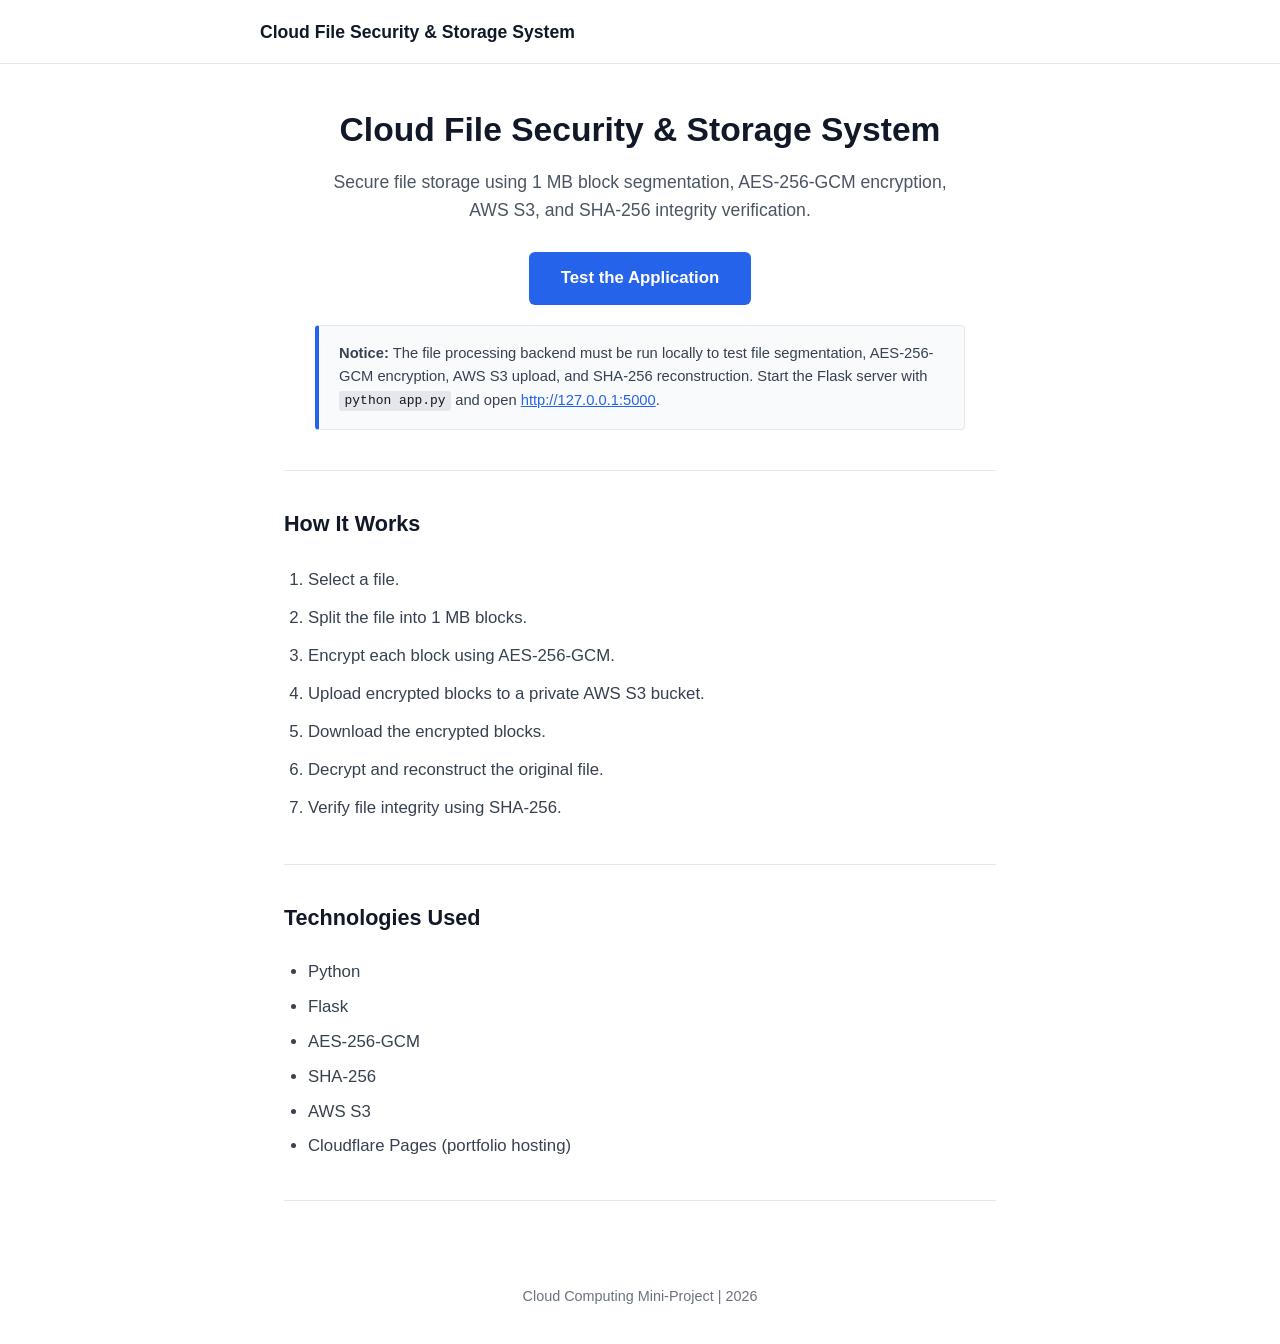
==== portfolio/index.html @ 2354a091 "feat: Cloud File Security & Storage System with AES-256-GCM, AWS S3, and portfolio" ====
<!DOCTYPE html>
<html lang="en">
<head>
    <meta charset="UTF-8">
    <meta name="viewport" content="width=device-width, initial-scale=1.0">
    <title>Cloud File Security & Storage System</title>
    <link rel="stylesheet" href="style.css">
</head>
<body>
    <!-- 1. Header -->
    <header class="site-header">
        <div class="header-container">
            <span class="project-title">Cloud File Security & Storage System</span>
        </div>
    </header>

    <!-- Main Content Container -->
    <main class="main-content">
        <!-- 2. Main Section -->
        <section class="intro-section">
            <h1 class="main-heading">Cloud File Security & Storage System</h1>
            <p class="project-description">
                Secure file storage using 1 MB block segmentation, AES-256-GCM encryption, AWS S3, and SHA-256 integrity verification.
            </p>

            <div class="cta-wrapper">
                <a id="btnTestApp" href="/" class="btn-primary">Test the Application</a>
                <div id="backendNotice" class="backend-notice" style="display: none;">
                    <p><strong>Notice:</strong> The file processing backend must be run locally to test file segmentation, AES-256-GCM encryption, AWS S3 upload, and SHA-256 reconstruction. Start the Flask server with <code>python app.py</code> and open <a href="http://127.0.0.1:5000" target="_blank" rel="noopener noreferrer">http://127.0.0.1:5000</a>.</p>
                </div>
            </div>
        </section>

        <!-- 3. Procedure Section -->
        <section class="content-section">
            <h2 class="section-title">How It Works</h2>
            <ol class="procedure-list">
                <li>Select a file.</li>
                <li>Split the file into 1 MB blocks.</li>
                <li>Encrypt each block using AES-256-GCM.</li>
                <li>Upload encrypted blocks to a private AWS S3 bucket.</li>
                <li>Download the encrypted blocks.</li>
                <li>Decrypt and reconstruct the original file.</li>
                <li>Verify file integrity using SHA-256.</li>
            </ol>
        </section>

        <!-- 4. Technologies Section -->
        <section class="content-section">
            <h2 class="section-title">Technologies Used</h2>
            <ul class="tech-list">
                <li>Python</li>
                <li>Flask</li>
                <li>AES-256-GCM</li>
                <li>SHA-256</li>
                <li>AWS S3</li>
                <li>Cloudflare Pages (portfolio hosting)</li>
            </ul>
        </section>
    </main>

    <!-- 5. Footer -->
    <footer class="site-footer">
        <p>Cloud Computing Mini-Project | 2026</p>
    </footer>

    <script src="script.js"></script>
</body>
</html>
---- portfolio/style.css ----
/* ==========================================================================
   Cloud File Security & Storage System - Portfolio
   College Cloud Computing Mini-Project (Clean & Professional)
   ========================================================================== */

* {
    box-sizing: border-box;
    margin: 0;
    padding: 0;
}

body {
    font-family: -apple-system, BlinkMacSystemFont, "Segoe UI", Roboto, "Helvetica Neue", Arial, sans-serif;
    background-color: #ffffff;
    color: #1f2937;
    line-height: 1.6;
    -webkit-font-smoothing: antialiased;
}

/* 1. Header */
.site-header {
    background-color: #ffffff;
    border-bottom: 1px solid #e5e7eb;
    padding: 1.1rem 1.5rem;
}

.header-container {
    max-width: 760px;
    margin: 0 auto;
}

.project-title {
    font-size: 1.1rem;
    font-weight: 600;
    color: #111827;
}

/* Main Container */
.main-content {
    max-width: 760px;
    margin: 0 auto;
    padding: 2.75rem 1.5rem 3rem;
}

/* 2. Main Section */
.intro-section {
    text-align: center;
    padding-bottom: 2.5rem;
    border-bottom: 1px solid #e5e7eb;
}

.main-heading {
    font-size: 2.1rem;
    font-weight: 700;
    color: #111827;
    line-height: 1.3;
    margin-bottom: 1rem;
}

.project-description {
    font-size: 1.1rem;
    color: #4b5563;
    max-width: 650px;
    margin: 0 auto 1.75rem;
}

.cta-wrapper {
    display: flex;
    flex-direction: column;
    align-items: center;
    gap: 1.25rem;
}

.btn-primary {
    display: inline-block;
    background-color: #2563eb;
    color: #ffffff;
    font-size: 1.05rem;
    font-weight: 600;
    padding: 0.8rem 2rem;
    border-radius: 6px;
    text-decoration: none;
    transition: background-color 0.15s ease-in-out;
    border: none;
    cursor: pointer;
}

.btn-primary:hover {
    background-color: #1d4ed8;
}

.btn-primary:active {
    background-color: #1e40af;
}

.backend-notice {
    max-width: 650px;
    text-align: left;
    background-color: #f9fafb;
    border: 1px solid #e5e7eb;
    border-left: 4px solid #2563eb;
    padding: 1rem 1.25rem;
    border-radius: 4px;
    font-size: 0.92rem;
    color: #374151;
    transition: background-color 0.3s ease;
}

.backend-notice.highlight {
    background-color: #eff6ff;
}

.backend-notice code {
    background-color: #e5e7eb;
    color: #111827;
    padding: 0.15rem 0.35rem;
    border-radius: 3px;
    font-size: 0.88em;
    font-family: SFMono-Regular, Menlo, Monaco, Consolas, monospace;
}

.backend-notice a {
    color: #2563eb;
    text-decoration: underline;
}

.backend-notice a:hover {
    color: #1d4ed8;
}

/* 3. Content Sections */
.content-section {
    padding: 2.25rem 0;
    border-bottom: 1px solid #e5e7eb;
}

.section-title {
    font-size: 1.35rem;
    font-weight: 600;
    color: #111827;
    margin-bottom: 1.25rem;
}

/* Procedure List */
.procedure-list {
    padding-left: 1.5rem;
    color: #374151;
}

.procedure-list li {
    padding: 0.35rem 0;
    font-size: 1.05rem;
}

/* Technologies List */
.tech-list {
    list-style-type: disc;
    padding-left: 1.5rem;
    color: #374151;
}

.tech-list li {
    padding: 0.25rem 0;
    font-size: 1.05rem;
}

/* 4. Footer */
.site-footer {
    text-align: center;
    padding: 2.25rem 1.5rem;
    color: #6b7280;
    font-size: 0.9rem;
}

/* Responsive adjustments */
@media (max-width: 640px) {
    .main-heading {
        font-size: 1.6rem;
    }

    .project-description {
        font-size: 1rem;
    }

    .main-content {
        padding: 2rem 1.1rem 2.5rem;
    }

    .procedure-list li,
    .tech-list li {
        font-size: 0.98rem;
    }
}
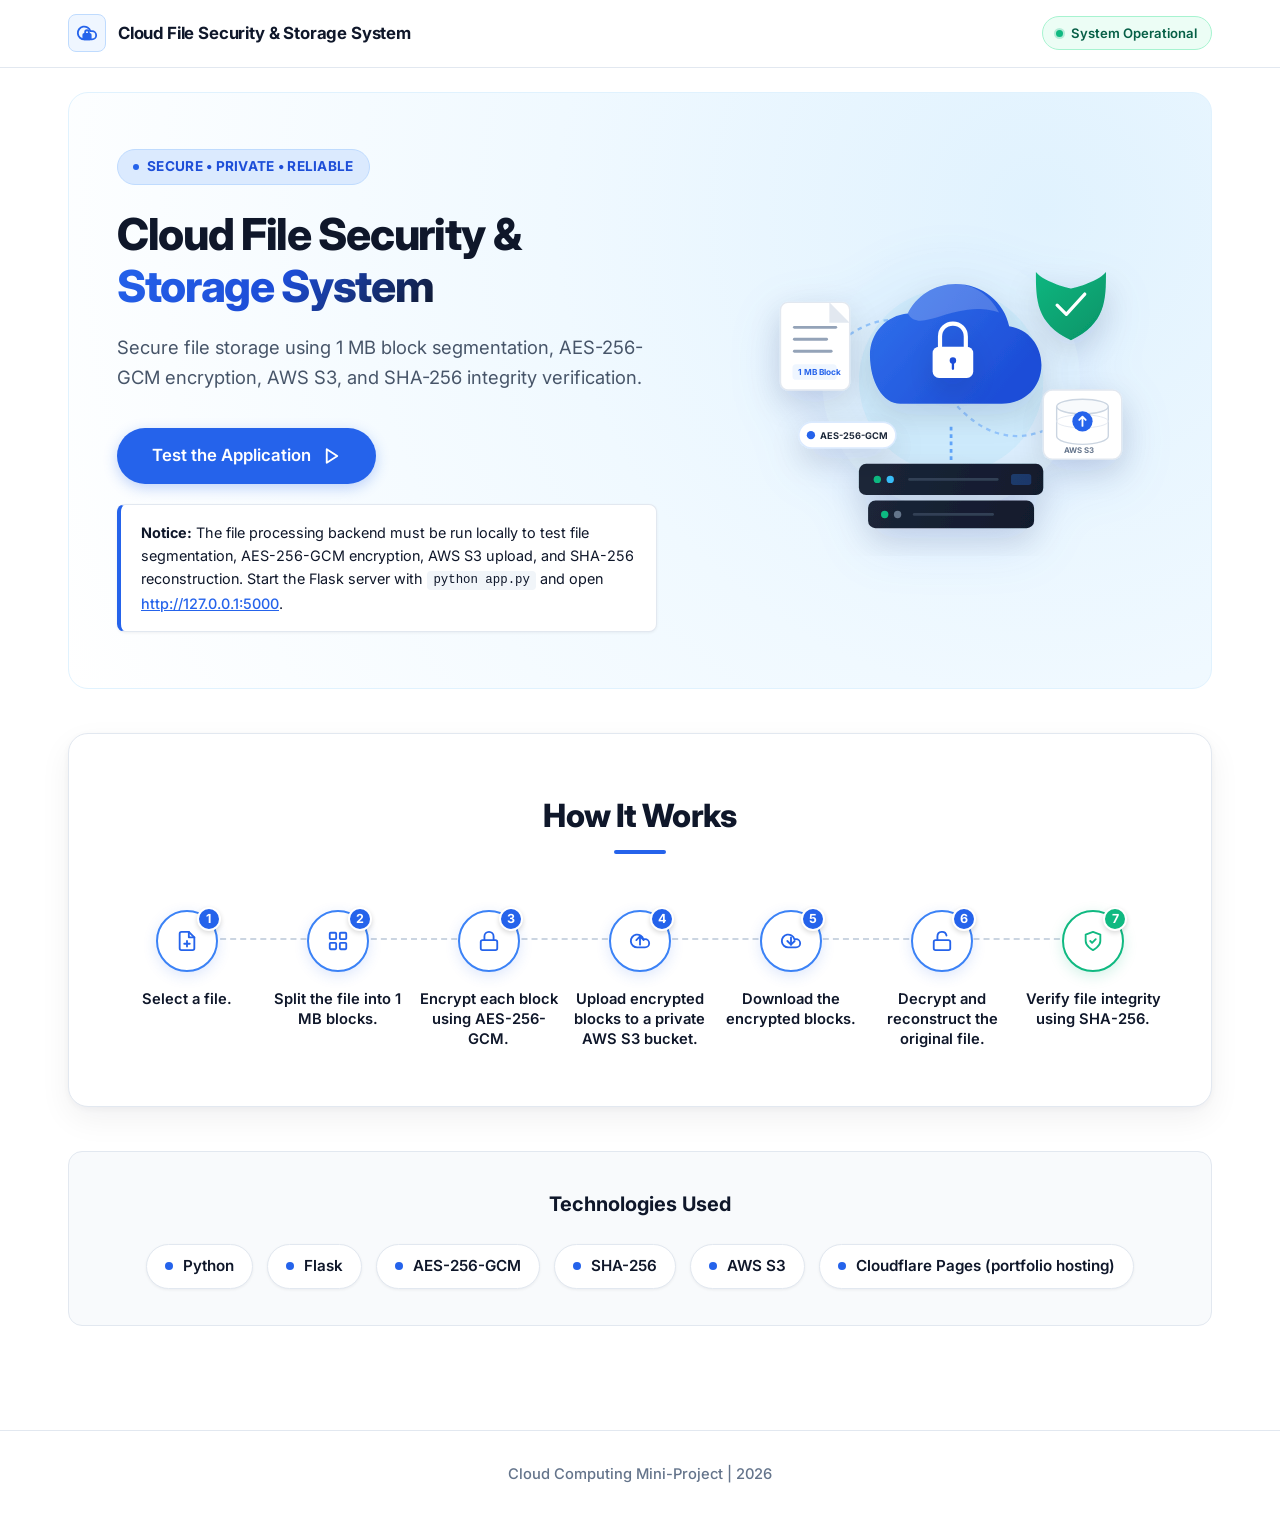
==== commit bf9ceb51: "feat(portfolio): redesign landing page with modern cloud security layout, illustration, and process " ====
--- a/portfolio/index.html
+++ b/portfolio/index.html
@@ -4,64 +4,344 @@
     <meta charset="UTF-8">
     <meta name="viewport" content="width=device-width, initial-scale=1.0">
     <title>Cloud File Security & Storage System</title>
+    <link rel="preconnect" href="https://fonts.googleapis.com">
+    <link rel="preconnect" href="https://fonts.gstatic.com" crossorigin>
+    <link href="https://fonts.googleapis.com/css2?family=Inter:wght@400;500;600;700;800&display=swap" rel="stylesheet">
     <link rel="stylesheet" href="style.css">
 </head>
 <body>
-    <!-- 1. Header -->
-    <header class="site-header">
-        <div class="header-container">
-            <span class="project-title">Cloud File Security & Storage System</span>
+    <!-- 1. Navigation Bar -->
+    <nav class="site-nav">
+        <div class="nav-container">
+            <div class="nav-brand">
+                <div class="nav-icon-wrap">
+                    <svg class="nav-icon" width="22" height="22" viewBox="0 0 24 24" fill="none" stroke="currentColor" stroke-width="2" stroke-linecap="round" stroke-linejoin="round">
+                        <path d="M17.5 19H9a7 7 0 1 1 6.71-9h1.79a4.5 4.5 0 1 1 0 9Z"/>
+                        <rect width="8" height="6" x="8" y="13" rx="1" fill="#2563eb" stroke="#2563eb"/>
+                        <path d="M10 13v-2a2 2 0 1 1 4 0v2" stroke="#2563eb"/>
+                    </svg>
+                </div>
+                <span class="nav-title">Cloud File Security & Storage System</span>
+            </div>
+            <div class="nav-status-pill">
+                <span class="status-dot"></span>
+                <span>System Operational</span>
+            </div>
         </div>
-    </header>
+    </nav>
 
     <!-- Main Content Container -->
-    <main class="main-content">
-        <!-- 2. Main Section -->
-        <section class="intro-section">
-            <h1 class="main-heading">Cloud File Security & Storage System</h1>
-            <p class="project-description">
-                Secure file storage using 1 MB block segmentation, AES-256-GCM encryption, AWS S3, and SHA-256 integrity verification.
-            </p>
-
-            <div class="cta-wrapper">
-                <a id="btnTestApp" href="/" class="btn-primary">Test the Application</a>
-                <div id="backendNotice" class="backend-notice" style="display: none;">
-                    <p><strong>Notice:</strong> The file processing backend must be run locally to test file segmentation, AES-256-GCM encryption, AWS S3 upload, and SHA-256 reconstruction. Start the Flask server with <code>python app.py</code> and open <a href="http://127.0.0.1:5000" target="_blank" rel="noopener noreferrer">http://127.0.0.1:5000</a>.</p>
+    <main class="page-wrapper">
+        <!-- 2. Hero Section (Two-Column Layout) -->
+        <section class="hero-section">
+            <div class="hero-container">
+                <!-- Left Column: Content -->
+                <div class="hero-content">
+                    <div class="pill-badge">
+                        <span class="pill-dot"></span>
+                        <span class="pill-text">Secure &bull; Private &bull; Reliable</span>
+                    </div>
+
+                    <h1 class="hero-heading">Cloud File Security &<br><span class="hero-heading-gradient">Storage System</span></h1>
+
+                    <p class="hero-description">
+                        Secure file storage using 1 MB block segmentation, AES-256-GCM encryption, AWS S3, and SHA-256 integrity verification.
+                    </p>
+
+                    <div class="hero-cta-wrapper">
+                        <a id="btnTestApp" href="/" class="btn-primary" target="_self">
+                            <span>Test the Application</span>
+                            <svg class="btn-arrow" width="18" height="18" viewBox="0 0 24 24" fill="none" stroke="currentColor" stroke-width="2.5" stroke-linecap="round" stroke-linejoin="round">
+                                <polygon points="5 3 19 12 5 21 5 3"></polygon>
+                            </svg>
+                        </a>
+                        <div id="backendNotice" class="backend-notice" style="display: none;">
+                            <p><strong>Notice:</strong> The file processing backend must be run locally to test file segmentation, AES-256-GCM encryption, AWS S3 upload, and SHA-256 reconstruction. Start the Flask server with <code>python app.py</code> and open <a href="http://127.0.0.1:5000" target="_blank" rel="noopener noreferrer">http://127.0.0.1:5000</a>.</p>
+                        </div>
+                    </div>
+                </div>
+
+                <!-- Right Column: Cloud Security Illustration -->
+                <div class="hero-illustration-wrap">
+                    <div class="illustration-card">
+                        <svg class="cloud-security-svg" viewBox="0 0 460 360" fill="none" xmlns="http://www.w3.org/2000/svg">
+                            <defs>
+                                <linearGradient id="cloudGrad" x1="50" y1="50" x2="250" y2="220" gradientUnits="userSpaceOnUse">
+                                    <stop offset="0%" stop-color="#3b82f6"/>
+                                    <stop offset="100%" stop-color="#1d4ed8"/>
+                                </linearGradient>
+                                <linearGradient id="serverGrad" x1="100" y1="240" x2="360" y2="330" gradientUnits="userSpaceOnUse">
+                                    <stop offset="0%" stop-color="#1e293b"/>
+                                    <stop offset="100%" stop-color="#0f172a"/>
+                                </linearGradient>
+                                <linearGradient id="shieldGrad" x1="310" y1="50" x2="380" y2="130" gradientUnits="userSpaceOnUse">
+                                    <stop offset="0%" stop-color="#10b981"/>
+                                    <stop offset="100%" stop-color="#059669"/>
+                                </linearGradient>
+                                <linearGradient id="badgeGrad" x1="30" y1="180" x2="130" y2="230" gradientUnits="userSpaceOnUse">
+                                    <stop offset="0%" stop-color="#ffffff"/>
+                                    <stop offset="100%" stop-color="#f8fafc"/>
+                                </linearGradient>
+                                <filter id="softShadow" x="-10%" y="-10%" width="130%" height="130%" filterUnits="userSpaceOnUse">
+                                    <feDropShadow dx="0" dy="12" stdDeviation="16" flood-color="#0f172a" flood-opacity="0.12"/>
+                                </filter>
+                                <filter id="glowEffect" x="-20%" y="-20%" width="140%" height="140%" filterUnits="userSpaceOnUse">
+                                    <feGaussianBlur stdDeviation="8" result="blur"/>
+                                    <feComposite in="SourceGraphic" in2="blur" operator="over"/>
+                                </filter>
+                            </defs>
+
+                            <!-- Ambient Glow Circles -->
+                            <circle cx="230" cy="170" r="140" fill="#e0f2fe" opacity="0.6"/>
+                            <circle cx="230" cy="170" r="100" fill="#bae6fd" opacity="0.4"/>
+
+                            <!-- Dotted Connection Tracks -->
+                            <path d="M 120 120 Q 180 80 230 140" stroke="#93c5fd" stroke-width="2.5" stroke-dasharray="5 5" fill="none"/>
+                            <path d="M 230 190 Q 280 250 340 220" stroke="#93c5fd" stroke-width="2.5" stroke-dasharray="5 5" fill="none"/>
+                            <path d="M 230 220 L 230 260" stroke="#60a5fa" stroke-width="3" stroke-dasharray="4 4"/>
+
+                            <!-- 1. Secure Server Stack Base -->
+                            <g filter="url(#softShadow)">
+                                <rect x="130" y="260" width="200" height="34" rx="8" fill="url(#serverGrad)"/>
+                                <circle cx="150" cy="277" r="4" fill="#10b981"/>
+                                <circle cx="164" cy="277" r="4" fill="#38bdf8"/>
+                                <line x1="185" y1="277" x2="280" y2="277" stroke="#334155" stroke-width="3" stroke-linecap="round"/>
+                                <rect x="295" y="271" width="22" height="12" rx="3" fill="#3b82f6" opacity="0.3"/>
+
+                                <rect x="140" y="300" width="180" height="30" rx="8" fill="url(#serverGrad)"/>
+                                <circle cx="158" cy="315" r="4" fill="#10b981"/>
+                                <circle cx="172" cy="315" r="4" fill="#64748b"/>
+                                <line x1="190" y1="315" x2="275" y2="315" stroke="#334155" stroke-width="3" stroke-linecap="round"/>
+                            </g>
+
+                            <!-- 2. Central Cloud Node -->
+                            <g filter="url(#softShadow)">
+                                <path d="M 175 195 L 285 195 C 310 195 328 177 328 153 C 328 132 314 114 293 111 C 288 85 264 65 235 65 C 212 65 192 78 183 97 C 160 99 142 118 142 142 C 142 171 156 195 175 195 Z" fill="url(#cloudGrad)"/>
+                                <path d="M 183 97 C 192 78 212 65 235 65 C 255 65 273 78 282 96 C 274 93 260 91 248 93 C 215 97 194 115 183 97 Z" fill="#ffffff" opacity="0.2"/>
+                            </g>
+
+                            <!-- 3. Padlock Inside Cloud -->
+                            <g filter="url(#softShadow)">
+                                <!-- Shackle -->
+                                <path d="M 218 135 V 122 C 218 114 224 108 232 108 C 240 108 246 114 246 122 V 135" stroke="#ffffff" stroke-width="4.5" stroke-linecap="round" fill="none"/>
+                                <!-- Lock Body -->
+                                <rect x="210" y="133" width="44" height="34" rx="7" fill="#ffffff"/>
+                                <!-- Keyhole -->
+                                <circle cx="232" cy="148" r="3.5" fill="#1d4ed8"/>
+                                <path d="M 232 151 L 232 157" stroke="#1d4ed8" stroke-width="2.5" stroke-linecap="round"/>
+                            </g>
+
+                            <!-- 4. Floating Document Block (Left) -->
+                            <g filter="url(#softShadow)">
+                                <rect x="45" y="85" width="75" height="95" rx="8" fill="#ffffff" stroke="#e2e8f0" stroke-width="1.5"/>
+                                <path d="M 98 85 L 120 107 L 98 107 Z" fill="#e2e8f0"/>
+                                <line x1="60" y1="112" x2="105" y2="112" stroke="#94a3b8" stroke-width="3" stroke-linecap="round"/>
+                                <line x1="60" y1="125" x2="95" y2="125" stroke="#94a3b8" stroke-width="3" stroke-linecap="round"/>
+                                <line x1="60" y1="138" x2="100" y2="138" stroke="#94a3b8" stroke-width="3" stroke-linecap="round"/>
+                                <!-- 1 MB Badge on document -->
+                                <rect x="58" y="152" width="48" height="17" rx="4" fill="#eff6ff"/>
+                                <text x="64" y="164" font-family="'Inter', sans-serif" font-size="9" font-weight="700" fill="#2563eb">1 MB Block</text>
+                            </g>
+
+                            <!-- 5. Floating Integrity Shield (Top Right) -->
+                            <g filter="url(#softShadow)">
+                                <path d="M 360 70 C 360 70 388 64 398 52 C 398 82 398 108 360 126 C 322 108 322 82 322 52 C 332 64 360 70 360 70 Z" fill="url(#shieldGrad)"/>
+                                <path d="M 345 88 L 355 98 L 375 76" stroke="#ffffff" stroke-width="3.5" stroke-linecap="round" stroke-linejoin="round" fill="none"/>
+                            </g>
+
+                            <!-- 6. Floating AWS S3 Bucket Cylinder (Right) -->
+                            <g filter="url(#softShadow)">
+                                <rect x="330" y="180" width="85" height="75" rx="10" fill="#ffffff" stroke="#e2e8f0" stroke-width="1.5"/>
+                                <ellipse cx="372.5" cy="198" rx="28" ry="8" fill="#f8fafc" stroke="#cbd5e1" stroke-width="1.5"/>
+                                <path d="M 344.5 198 V 230 C 344.5 235 357 239 372.5 239 C 388 239 400.5 235 400.5 230 V 198" fill="none" stroke="#cbd5e1" stroke-width="1.5"/>
+                                <ellipse cx="372.5" cy="214" rx="28" ry="7" fill="none" stroke="#e2e8f0" stroke-width="1"/>
+                                <!-- Upload Arrow -->
+                                <circle cx="372.5" cy="214" r="11" fill="#2563eb"/>
+                                <path d="M 372.5 219 V 209 M 369 212.5 L 372.5 209 L 376 212.5" stroke="#ffffff" stroke-width="2" stroke-linecap="round" stroke-linejoin="round"/>
+                                <text x="352" y="248" font-family="'Inter', sans-serif" font-size="8.5" font-weight="700" fill="#64748b">AWS S3</text>
+                            </g>
+
+                            <!-- 7. Security Tag Pills -->
+                            <g filter="url(#softShadow)">
+                                <rect x="65" y="215" width="105" height="28" rx="14" fill="#ffffff" stroke="#dbeafe" stroke-width="1.5"/>
+                                <circle cx="78" cy="229" r="4.5" fill="#2563eb"/>
+                                <text x="88" y="233" font-family="'Inter', sans-serif" font-size="10" font-weight="700" fill="#1e293b">AES-256-GCM</text>
+                            </g>
+                        </svg>
+                    </div>
                 </div>
             </div>
         </section>
 
-        <!-- 3. Procedure Section -->
-        <section class="content-section">
-            <h2 class="section-title">How It Works</h2>
-            <ol class="procedure-list">
-                <li>Select a file.</li>
-                <li>Split the file into 1 MB blocks.</li>
-                <li>Encrypt each block using AES-256-GCM.</li>
-                <li>Upload encrypted blocks to a private AWS S3 bucket.</li>
-                <li>Download the encrypted blocks.</li>
-                <li>Decrypt and reconstruct the original file.</li>
-                <li>Verify file integrity using SHA-256.</li>
-            </ol>
+        <!-- 3. How It Works Section (Horizontal Process Flow Inside Clean White Card) -->
+        <section class="process-section">
+            <div class="process-card">
+                <div class="section-title-wrap">
+                    <h2 class="section-title">How It Works</h2>
+                    <div class="title-underline"></div>
+                </div>
+
+                <div class="steps-flow">
+                    <!-- Step 1 -->
+                    <div class="step-item">
+                        <div class="step-badge-wrap">
+                            <div class="step-icon-circle">
+                                <svg class="step-svg" width="22" height="22" viewBox="0 0 24 24" fill="none" stroke="currentColor" stroke-width="2" stroke-linecap="round" stroke-linejoin="round">
+                                    <path d="M14 2H6a2 2 0 0 0-2 2v16a2 2 0 0 0 2 2h12a2 2 0 0 0 2-2V8z"></path>
+                                    <polyline points="14 2 14 8 20 8"></polyline>
+                                    <line x1="12" y1="18" x2="12" y2="12"></line>
+                                    <line x1="9" y1="15" x2="15" y2="15"></line>
+                                </svg>
+                                <span class="step-number">1</span>
+                            </div>
+                        </div>
+                        <div class="step-content">
+                            <p class="step-text">Select a file.</p>
+                        </div>
+                    </div>
+
+                    <!-- Step 2 -->
+                    <div class="step-item">
+                        <div class="step-badge-wrap">
+                            <div class="step-icon-circle">
+                                <svg class="step-svg" width="22" height="22" viewBox="0 0 24 24" fill="none" stroke="currentColor" stroke-width="2" stroke-linecap="round" stroke-linejoin="round">
+                                    <rect x="3" y="3" width="7" height="7" rx="1"></rect>
+                                    <rect x="14" y="3" width="7" height="7" rx="1"></rect>
+                                    <rect x="14" y="14" width="7" height="7" rx="1"></rect>
+                                    <rect x="3" y="14" width="7" height="7" rx="1"></rect>
+                                </svg>
+                                <span class="step-number">2</span>
+                            </div>
+                        </div>
+                        <div class="step-content">
+                            <p class="step-text">Split the file into 1 MB blocks.</p>
+                        </div>
+                    </div>
+
+                    <!-- Step 3 -->
+                    <div class="step-item">
+                        <div class="step-badge-wrap">
+                            <div class="step-icon-circle">
+                                <svg class="step-svg" width="22" height="22" viewBox="0 0 24 24" fill="none" stroke="currentColor" stroke-width="2" stroke-linecap="round" stroke-linejoin="round">
+                                    <rect x="3" y="11" width="18" height="11" rx="2" ry="2"></rect>
+                                    <path d="M7 11V7a5 5 0 0 1 10 0v4"></path>
+                                </svg>
+                                <span class="step-number">3</span>
+                            </div>
+                        </div>
+                        <div class="step-content">
+                            <p class="step-text">Encrypt each block using AES-256-GCM.</p>
+                        </div>
+                    </div>
+
+                    <!-- Step 4 -->
+                    <div class="step-item">
+                        <div class="step-badge-wrap">
+                            <div class="step-icon-circle">
+                                <svg class="step-svg" width="22" height="22" viewBox="0 0 24 24" fill="none" stroke="currentColor" stroke-width="2" stroke-linecap="round" stroke-linejoin="round">
+                                    <path d="M17.5 19H9a7 7 0 1 1 6.71-9h1.79a4.5 4.5 0 1 1 0 9Z"></path>
+                                    <polyline points="16 11 12 7 8 11"></polyline>
+                                    <line x1="12" y1="7" x2="12" y2="16"></line>
+                                </svg>
+                                <span class="step-number">4</span>
+                            </div>
+                        </div>
+                        <div class="step-content">
+                            <p class="step-text">Upload encrypted blocks to a private AWS S3 bucket.</p>
+                        </div>
+                    </div>
+
+                    <!-- Step 5 -->
+                    <div class="step-item">
+                        <div class="step-badge-wrap">
+                            <div class="step-icon-circle">
+                                <svg class="step-svg" width="22" height="22" viewBox="0 0 24 24" fill="none" stroke="currentColor" stroke-width="2" stroke-linecap="round" stroke-linejoin="round">
+                                    <path d="M17.5 19H9a7 7 0 1 1 6.71-9h1.79a4.5 4.5 0 1 1 0 9Z"></path>
+                                    <polyline points="8 12 12 16 16 12"></polyline>
+                                    <line x1="12" y1="8" x2="12" y2="16"></line>
+                                </svg>
+                                <span class="step-number">5</span>
+                            </div>
+                        </div>
+                        <div class="step-content">
+                            <p class="step-text">Download the encrypted blocks.</p>
+                        </div>
+                    </div>
+
+                    <!-- Step 6 -->
+                    <div class="step-item">
+                        <div class="step-badge-wrap">
+                            <div class="step-icon-circle">
+                                <svg class="step-svg" width="22" height="22" viewBox="0 0 24 24" fill="none" stroke="currentColor" stroke-width="2" stroke-linecap="round" stroke-linejoin="round">
+                                    <rect x="3" y="11" width="18" height="11" rx="2" ry="2"></rect>
+                                    <path d="M7 11V7a5 5 0 0 1 9.9-1"></path>
+                                </svg>
+                                <span class="step-number">6</span>
+                            </div>
+                        </div>
+                        <div class="step-content">
+                            <p class="step-text">Decrypt and reconstruct the original file.</p>
+                        </div>
+                    </div>
+
+                    <!-- Step 7 -->
+                    <div class="step-item">
+                        <div class="step-badge-wrap">
+                            <div class="step-icon-circle step-icon-success">
+                                <svg class="step-svg" width="22" height="22" viewBox="0 0 24 24" fill="none" stroke="currentColor" stroke-width="2" stroke-linecap="round" stroke-linejoin="round">
+                                    <path d="M12 22s8-4 8-10V5l-8-3-8 3v7c0 6 8 10 8 10z"></path>
+                                    <polyline points="9 12 11 14 15 10"></polyline>
+                                </svg>
+                                <span class="step-number step-number-success">7</span>
+                            </div>
+                        </div>
+                        <div class="step-content">
+                            <p class="step-text">Verify file integrity using SHA-256.</p>
+                        </div>
+                    </div>
+                </div>
+            </div>
         </section>
 
-        <!-- 4. Technologies Section -->
-        <section class="content-section">
-            <h2 class="section-title">Technologies Used</h2>
-            <ul class="tech-list">
-                <li>Python</li>
-                <li>Flask</li>
-                <li>AES-256-GCM</li>
-                <li>SHA-256</li>
-                <li>AWS S3</li>
-                <li>Cloudflare Pages (portfolio hosting)</li>
-            </ul>
+        <!-- 4. Technologies Used Section -->
+        <section class="tech-section">
+            <div class="tech-card">
+                <h3 class="tech-card-title">Technologies Used</h3>
+                <div class="tech-grid">
+                    <div class="tech-badge">
+                        <span class="tech-icon-dot"></span>
+                        <span class="tech-name">Python</span>
+                    </div>
+                    <div class="tech-badge">
+                        <span class="tech-icon-dot"></span>
+                        <span class="tech-name">Flask</span>
+                    </div>
+                    <div class="tech-badge">
+                        <span class="tech-icon-dot"></span>
+                        <span class="tech-name">AES-256-GCM</span>
+                    </div>
+                    <div class="tech-badge">
+                        <span class="tech-icon-dot"></span>
+                        <span class="tech-name">SHA-256</span>
+                    </div>
+                    <div class="tech-badge">
+                        <span class="tech-icon-dot"></span>
+                        <span class="tech-name">AWS S3</span>
+                    </div>
+                    <div class="tech-badge">
+                        <span class="tech-icon-dot"></span>
+                        <span class="tech-name">Cloudflare Pages (portfolio hosting)</span>
+                    </div>
+                </div>
+            </div>
         </section>
     </main>
 
     <!-- 5. Footer -->
     <footer class="site-footer">
-        <p>Cloud Computing Mini-Project | 2026</p>
+        <div class="footer-container">
+            <p class="footer-text">Cloud Computing Mini-Project | 2026</p>
+        </div>
     </footer>
 
     <script src="script.js"></script>
--- a/portfolio/style.css
+++ b/portfolio/style.css
@@ -1,8 +1,35 @@
 /* ==========================================================================
-   Cloud File Security & Storage System - Portfolio
-   College Cloud Computing Mini-Project (Clean & Professional)
+   Cloud File Security & Storage System - Portfolio Stylesheet
+   Modern, Clean Cloud-Security Landing Page Design
    ========================================================================== */
 
+:root {
+    --primary: #2563eb;
+    --primary-hover: #1d4ed8;
+    --primary-light: #eff6ff;
+    --primary-border: #bfdbfe;
+    --navy-dark: #0f172a;
+    --navy-card: #1e293b;
+    --text-muted: #475569;
+    --text-subtle: #64748b;
+    --border-color: #e2e8f0;
+    --bg-page: #ffffff;
+    --bg-hero: radial-gradient(circle at 85% 20%, #e0f2fe 0%, #f0f9ff 45%, #ffffff 100%);
+    --success: #10b981;
+    --success-light: #ecfdf5;
+    --font-sans: 'Inter', -apple-system, BlinkMacSystemFont, 'Segoe UI', Roboto, Helvetica, Arial, sans-serif;
+    --radius-sm: 8px;
+    --radius-md: 14px;
+    --radius-lg: 20px;
+    --radius-full: 9999px;
+    --shadow-sm: 0 1px 3px rgba(15, 23, 42, 0.06);
+    --shadow-md: 0 4px 12px rgba(15, 23, 42, 0.06), 0 1px 3px rgba(15, 23, 42, 0.04);
+    --shadow-lg: 0 12px 32px rgba(15, 23, 42, 0.06), 0 2px 6px rgba(15, 23, 42, 0.04);
+    --shadow-btn: 0 4px 14px rgba(37, 99, 235, 0.28);
+    --shadow-btn-hover: 0 8px 22px rgba(37, 99, 235, 0.38);
+}
+
+/* Base Reset */
 * {
     box-sizing: border-box;
     margin: 0;
@@ -10,184 +37,587 @@
 }
 
 body {
-    font-family: -apple-system, BlinkMacSystemFont, "Segoe UI", Roboto, "Helvetica Neue", Arial, sans-serif;
-    background-color: #ffffff;
-    color: #1f2937;
+    font-family: var(--font-sans);
+    background-color: var(--bg-page);
+    color: var(--navy-dark);
     line-height: 1.6;
     -webkit-font-smoothing: antialiased;
-}
-
-/* 1. Header */
-.site-header {
+    overflow-x: hidden;
+}
+
+/* 1. Navigation Bar */
+.site-nav {
     background-color: #ffffff;
-    border-bottom: 1px solid #e5e7eb;
-    padding: 1.1rem 1.5rem;
-}
-
-.header-container {
-    max-width: 760px;
+    border-bottom: 1px solid var(--border-color);
+    position: sticky;
+    top: 0;
+    z-index: 100;
+    backdrop-filter: blur(10px);
+    background: rgba(255, 255, 255, 0.94);
+}
+
+.nav-container {
+    max-width: 1200px;
     margin: 0 auto;
-}
-
-.project-title {
-    font-size: 1.1rem;
+    padding: 0.9rem 1.75rem;
+    display: flex;
+    align-items: center;
+    justify-content: space-between;
+}
+
+.nav-brand {
+    display: flex;
+    align-items: center;
+    gap: 0.75rem;
+}
+
+.nav-icon-wrap {
+    width: 38px;
+    height: 38px;
+    border-radius: var(--radius-sm);
+    background: var(--primary-light);
+    display: flex;
+    align-items: center;
+    justify-content: center;
+    color: var(--primary);
+    border: 1px solid var(--primary-border);
+}
+
+.nav-title {
+    font-size: 1.05rem;
+    font-weight: 700;
+    color: var(--navy-dark);
+    letter-spacing: -0.01em;
+}
+
+.nav-status-pill {
+    display: inline-flex;
+    align-items: center;
+    gap: 0.5rem;
+    background: var(--success-light);
+    border: 1px solid #a7f3d0;
+    color: #065f46;
+    font-size: 0.82rem;
     font-weight: 600;
-    color: #111827;
-}
-
-/* Main Container */
-.main-content {
-    max-width: 760px;
+    padding: 0.35rem 0.85rem;
+    border-radius: var(--radius-full);
+}
+
+.status-dot {
+    width: 7px;
+    height: 7px;
+    border-radius: 50%;
+    background-color: var(--success);
+    box-shadow: 0 0 0 2px rgba(16, 185, 129, 0.25);
+    display: inline-block;
+}
+
+/* Main Container Layout */
+.page-wrapper {
+    max-width: 1200px;
     margin: 0 auto;
-    padding: 2.75rem 1.5rem 3rem;
-}
-
-/* 2. Main Section */
-.intro-section {
-    text-align: center;
-    padding-bottom: 2.5rem;
-    border-bottom: 1px solid #e5e7eb;
-}
-
-.main-heading {
-    font-size: 2.1rem;
+    padding: 0 1.75rem 4rem;
+}
+
+/* 2. Hero Section */
+.hero-section {
+    background: var(--bg-hero);
+    border-radius: var(--radius-lg);
+    margin-top: 1.5rem;
+    margin-bottom: 2.75rem;
+    padding: 3.5rem 3rem;
+    border: 1px solid #e0f2fe;
+}
+
+.hero-container {
+    display: grid;
+    grid-template-columns: 1.15fr 0.85fr;
+    gap: 3rem;
+    align-items: center;
+}
+
+.hero-content {
+    display: flex;
+    flex-direction: column;
+    align-items: flex-start;
+}
+
+/* Pill Badge */
+.pill-badge {
+    display: inline-flex;
+    align-items: center;
+    gap: 0.5rem;
+    background: #dbeafe;
+    border: 1px solid #bfdbfe;
+    padding: 0.4rem 0.95rem;
+    border-radius: var(--radius-full);
+    margin-bottom: 1.5rem;
+}
+
+.pill-dot {
+    width: 6px;
+    height: 6px;
+    border-radius: 50%;
+    background: var(--primary);
+    display: inline-block;
+}
+
+.pill-text {
+    font-size: 0.85rem;
     font-weight: 700;
-    color: #111827;
-    line-height: 1.3;
-    margin-bottom: 1rem;
-}
-
-.project-description {
-    font-size: 1.1rem;
-    color: #4b5563;
-    max-width: 650px;
-    margin: 0 auto 1.75rem;
-}
-
-.cta-wrapper {
+    color: #1d4ed8;
+    letter-spacing: 0.02em;
+    text-transform: uppercase;
+}
+
+.hero-heading {
+    font-size: 2.75rem;
+    font-weight: 800;
+    color: var(--navy-dark);
+    line-height: 1.18;
+    letter-spacing: -0.03em;
+    margin-bottom: 1.25rem;
+}
+
+.hero-heading-gradient {
+    background: linear-gradient(135deg, #2563eb 0%, #1d4ed8 50%, #0f172a 100%);
+    -webkit-background-clip: text;
+    -webkit-text-fill-color: transparent;
+}
+
+.hero-description {
+    font-size: 1.15rem;
+    color: var(--text-muted);
+    line-height: 1.6;
+    margin-bottom: 2.25rem;
+    max-width: 540px;
+}
+
+/* CTA Wrapper & Primary Button */
+.hero-cta-wrapper {
     display: flex;
     flex-direction: column;
-    align-items: center;
+    align-items: flex-start;
     gap: 1.25rem;
+    width: 100%;
 }
 
 .btn-primary {
-    display: inline-block;
-    background-color: #2563eb;
+    display: inline-flex;
+    align-items: center;
+    gap: 0.75rem;
+    background-color: var(--primary);
     color: #ffffff;
     font-size: 1.05rem;
     font-weight: 600;
-    padding: 0.8rem 2rem;
-    border-radius: 6px;
+    padding: 0.9rem 2.2rem;
+    border-radius: var(--radius-full);
     text-decoration: none;
-    transition: background-color 0.15s ease-in-out;
+    box-shadow: var(--shadow-btn);
+    transition: all 0.2s ease-in-out;
     border: none;
     cursor: pointer;
 }
 
 .btn-primary:hover {
-    background-color: #1d4ed8;
+    background-color: var(--primary-hover);
+    transform: translateY(-2px);
+    box-shadow: var(--shadow-btn-hover);
 }
 
 .btn-primary:active {
-    background-color: #1e40af;
-}
-
+    transform: translateY(0);
+}
+
+.btn-arrow {
+    transition: transform 0.2s ease;
+}
+
+.btn-primary:hover .btn-arrow {
+    transform: translateX(3px);
+}
+
+/* Notice for Cloudflare Pages when online backend is pending */
 .backend-notice {
-    max-width: 650px;
-    text-align: left;
-    background-color: #f9fafb;
-    border: 1px solid #e5e7eb;
-    border-left: 4px solid #2563eb;
+    max-width: 540px;
+    background-color: #ffffff;
+    border: 1px solid var(--border-color);
+    border-left: 4px solid var(--primary);
     padding: 1rem 1.25rem;
+    border-radius: var(--radius-sm);
+    font-size: 0.9rem;
+    color: var(--navy-dark);
+    box-shadow: var(--shadow-sm);
+    transition: background-color 0.3s ease;
+}
+
+.backend-notice.highlight {
+    background-color: var(--primary-light);
+}
+
+.backend-notice code {
+    background-color: #f1f5f9;
+    color: var(--navy-dark);
+    padding: 0.15rem 0.4rem;
     border-radius: 4px;
+    font-size: 0.86em;
+    font-family: SFMono-Regular, Menlo, Monaco, Consolas, monospace;
+}
+
+.backend-notice a {
+    color: var(--primary);
+    text-decoration: underline;
+    font-weight: 500;
+}
+
+/* Right Column Illustration Card */
+.hero-illustration-wrap {
+    display: flex;
+    justify-content: center;
+    align-items: center;
+}
+
+.illustration-card {
+    width: 100%;
+    max-width: 460px;
+    filter: drop-shadow(0 15px 25px rgba(37, 99, 235, 0.12));
+    transition: transform 0.3s ease;
+}
+
+.illustration-card:hover {
+    transform: translateY(-4px);
+}
+
+.cloud-security-svg {
+    width: 100%;
+    height: auto;
+    display: block;
+}
+
+/* 3. How It Works Section (Horizontal Process Card) */
+.process-section {
+    margin-bottom: 2.75rem;
+}
+
+.process-card {
+    background-color: #ffffff;
+    border-radius: var(--radius-lg);
+    border: 1px solid var(--border-color);
+    box-shadow: var(--shadow-lg);
+    padding: 3.5rem 3rem;
+}
+
+.section-title-wrap {
+    text-align: center;
+    margin-bottom: 3rem;
+}
+
+.section-title {
+    font-size: 2rem;
+    font-weight: 800;
+    color: var(--navy-dark);
+    letter-spacing: -0.02em;
+    margin-bottom: 0.6rem;
+}
+
+.title-underline {
+    width: 52px;
+    height: 4px;
+    background: var(--primary);
+    border-radius: var(--radius-full);
+    margin: 0 auto;
+}
+
+/* Horizontal Flow Container */
+.steps-flow {
+    display: grid;
+    grid-template-columns: repeat(7, 1fr);
+    gap: 0.75rem;
+    position: relative;
+    padding-top: 0.5rem;
+}
+
+/* Dashed connector line between badges */
+.steps-flow::before {
+    content: '';
+    position: absolute;
+    top: 36px;
+    left: 7%;
+    right: 7%;
+    height: 2px;
+    border-top: 2px dashed #cbd5e1;
+    z-index: 1;
+}
+
+.step-item {
+    display: flex;
+    flex-direction: column;
+    align-items: center;
+    text-align: center;
+    position: relative;
+    z-index: 2;
+    transition: transform 0.2s ease;
+}
+
+.step-item:hover {
+    transform: translateY(-4px);
+}
+
+.step-badge-wrap {
+    margin-bottom: 1.1rem;
+}
+
+.step-icon-circle {
+    width: 62px;
+    height: 62px;
+    border-radius: 50%;
+    background: #ffffff;
+    border: 2px solid #3b82f6;
+    display: flex;
+    align-items: center;
+    justify-content: center;
+    color: var(--primary);
+    box-shadow: 0 4px 14px rgba(37, 99, 235, 0.15);
+    position: relative;
+    transition: all 0.2s ease;
+}
+
+.step-item:hover .step-icon-circle {
+    background: var(--primary-light);
+    border-color: var(--primary-hover);
+    box-shadow: 0 8px 20px rgba(37, 99, 235, 0.25);
+}
+
+.step-number {
+    position: absolute;
+    top: -5px;
+    right: -5px;
+    width: 24px;
+    height: 24px;
+    border-radius: 50%;
+    background: var(--primary);
+    color: #ffffff;
+    font-size: 0.78rem;
+    font-weight: 700;
+    display: flex;
+    align-items: center;
+    justify-content: center;
+    border: 2px solid #ffffff;
+    box-shadow: 0 2px 5px rgba(0, 0, 0, 0.15);
+}
+
+/* Success styling for final verification step */
+.step-icon-success {
+    border-color: var(--success);
+    color: var(--success);
+    box-shadow: 0 4px 14px rgba(16, 185, 129, 0.18);
+}
+
+.step-item:hover .step-icon-success {
+    background: var(--success-light);
+    border-color: var(--success);
+    box-shadow: 0 8px 20px rgba(16, 185, 129, 0.28);
+}
+
+.step-number-success {
+    background: var(--success);
+}
+
+.step-content {
+    max-width: 145px;
+}
+
+.step-text {
     font-size: 0.92rem;
-    color: #374151;
-    transition: background-color 0.3s ease;
-}
-
-.backend-notice.highlight {
-    background-color: #eff6ff;
-}
-
-.backend-notice code {
-    background-color: #e5e7eb;
-    color: #111827;
-    padding: 0.15rem 0.35rem;
-    border-radius: 3px;
-    font-size: 0.88em;
-    font-family: SFMono-Regular, Menlo, Monaco, Consolas, monospace;
-}
-
-.backend-notice a {
-    color: #2563eb;
-    text-decoration: underline;
-}
-
-.backend-notice a:hover {
-    color: #1d4ed8;
-}
-
-/* 3. Content Sections */
-.content-section {
-    padding: 2.25rem 0;
-    border-bottom: 1px solid #e5e7eb;
-}
-
-.section-title {
-    font-size: 1.35rem;
     font-weight: 600;
-    color: #111827;
-    margin-bottom: 1.25rem;
-}
-
-/* Procedure List */
-.procedure-list {
-    padding-left: 1.5rem;
-    color: #374151;
-}
-
-.procedure-list li {
-    padding: 0.35rem 0;
-    font-size: 1.05rem;
-}
-
-/* Technologies List */
-.tech-list {
-    list-style-type: disc;
-    padding-left: 1.5rem;
-    color: #374151;
-}
-
-.tech-list li {
-    padding: 0.25rem 0;
-    font-size: 1.05rem;
-}
-
-/* 4. Footer */
+    color: var(--navy-dark);
+    line-height: 1.35;
+}
+
+/* 4. Technologies Used Card */
+.tech-section {
+    margin-bottom: 2.5rem;
+}
+
+.tech-card {
+    background-color: #f8fafc;
+    border: 1px solid var(--border-color);
+    border-radius: var(--radius-md);
+    padding: 2.25rem 2.5rem;
+    text-align: center;
+}
+
+.tech-card-title {
+    font-size: 1.25rem;
+    font-weight: 700;
+    color: var(--navy-dark);
+    margin-bottom: 1.5rem;
+}
+
+.tech-grid {
+    display: flex;
+    flex-wrap: wrap;
+    justify-content: center;
+    gap: 0.85rem;
+}
+
+.tech-badge {
+    display: inline-flex;
+    align-items: center;
+    gap: 0.6rem;
+    background: #ffffff;
+    border: 1px solid var(--border-color);
+    padding: 0.6rem 1.15rem;
+    border-radius: var(--radius-full);
+    box-shadow: var(--shadow-sm);
+    transition: all 0.2s ease;
+}
+
+.tech-badge:hover {
+    border-color: var(--primary-border);
+    transform: translateY(-2px);
+    box-shadow: var(--shadow-md);
+}
+
+.tech-icon-dot {
+    width: 8px;
+    height: 8px;
+    border-radius: 50%;
+    background-color: var(--primary);
+}
+
+.tech-name {
+    font-size: 0.95rem;
+    font-weight: 600;
+    color: var(--navy-dark);
+}
+
+/* 5. Footer */
 .site-footer {
+    border-top: 1px solid var(--border-color);
+    background-color: #ffffff;
+    padding: 2rem 1.75rem;
     text-align: center;
-    padding: 2.25rem 1.5rem;
-    color: #6b7280;
-    font-size: 0.9rem;
-}
-
-/* Responsive adjustments */
-@media (max-width: 640px) {
-    .main-heading {
+}
+
+.footer-container {
+    max-width: 1200px;
+    margin: 0 auto;
+}
+
+.footer-text {
+    font-size: 0.92rem;
+    font-weight: 500;
+    color: var(--text-subtle);
+}
+
+/* ==========================================================================
+   Responsive Breakpoints
+   ========================================================================== */
+
+/* Tablet & Smaller Desktops */
+@media (max-width: 1024px) {
+    .hero-container {
+        grid-template-columns: 1fr;
+        gap: 2.5rem;
+    }
+
+    .hero-content {
+        align-items: center;
+        text-align: center;
+    }
+
+    .hero-description {
+        max-width: 620px;
+    }
+
+    .hero-cta-wrapper {
+        align-items: center;
+    }
+
+    .steps-flow {
+        grid-template-columns: repeat(4, 1fr);
+        gap: 1.75rem 1rem;
+    }
+
+    .steps-flow::before {
+        display: none;
+    }
+}
+
+/* Mobile Devices */
+@media (max-width: 680px) {
+    .page-wrapper {
+        padding: 0 1rem 3rem;
+    }
+
+    .hero-section {
+        padding: 2.25rem 1.25rem;
+        margin-top: 1rem;
+    }
+
+    .hero-heading {
+        font-size: 2rem;
+    }
+
+    .hero-description {
+        font-size: 1rem;
+    }
+
+    .process-card {
+        padding: 2.25rem 1.25rem;
+    }
+
+    .section-title {
         font-size: 1.6rem;
     }
 
-    .project-description {
-        font-size: 1rem;
-    }
-
-    .main-content {
-        padding: 2rem 1.1rem 2.5rem;
-    }
-
-    .procedure-list li,
-    .tech-list li {
-        font-size: 0.98rem;
-    }
-}
+    .steps-flow {
+        display: flex;
+        flex-direction: column;
+        align-items: stretch;
+        gap: 1.25rem;
+    }
+
+    .step-item {
+        flex-direction: row;
+        text-align: left;
+        gap: 1.25rem;
+        background: #f8fafc;
+        padding: 1rem 1.25rem;
+        border-radius: var(--radius-md);
+        border: 1px solid var(--border-color);
+    }
+
+    .step-badge-wrap {
+        margin-bottom: 0;
+        flex-shrink: 0;
+    }
+
+    .step-icon-circle {
+        width: 50px;
+        height: 50px;
+    }
+
+    .step-content {
+        max-width: none;
+        flex: 1;
+    }
+
+    .step-text {
+        font-size: 0.95rem;
+    }
+
+    .tech-card {
+        padding: 1.75rem 1.25rem;
+    }
+
+    .tech-grid {
+        flex-direction: column;
+        align-items: stretch;
+    }
+
+    .nav-status-pill {
+        display: none;
+    }
+}
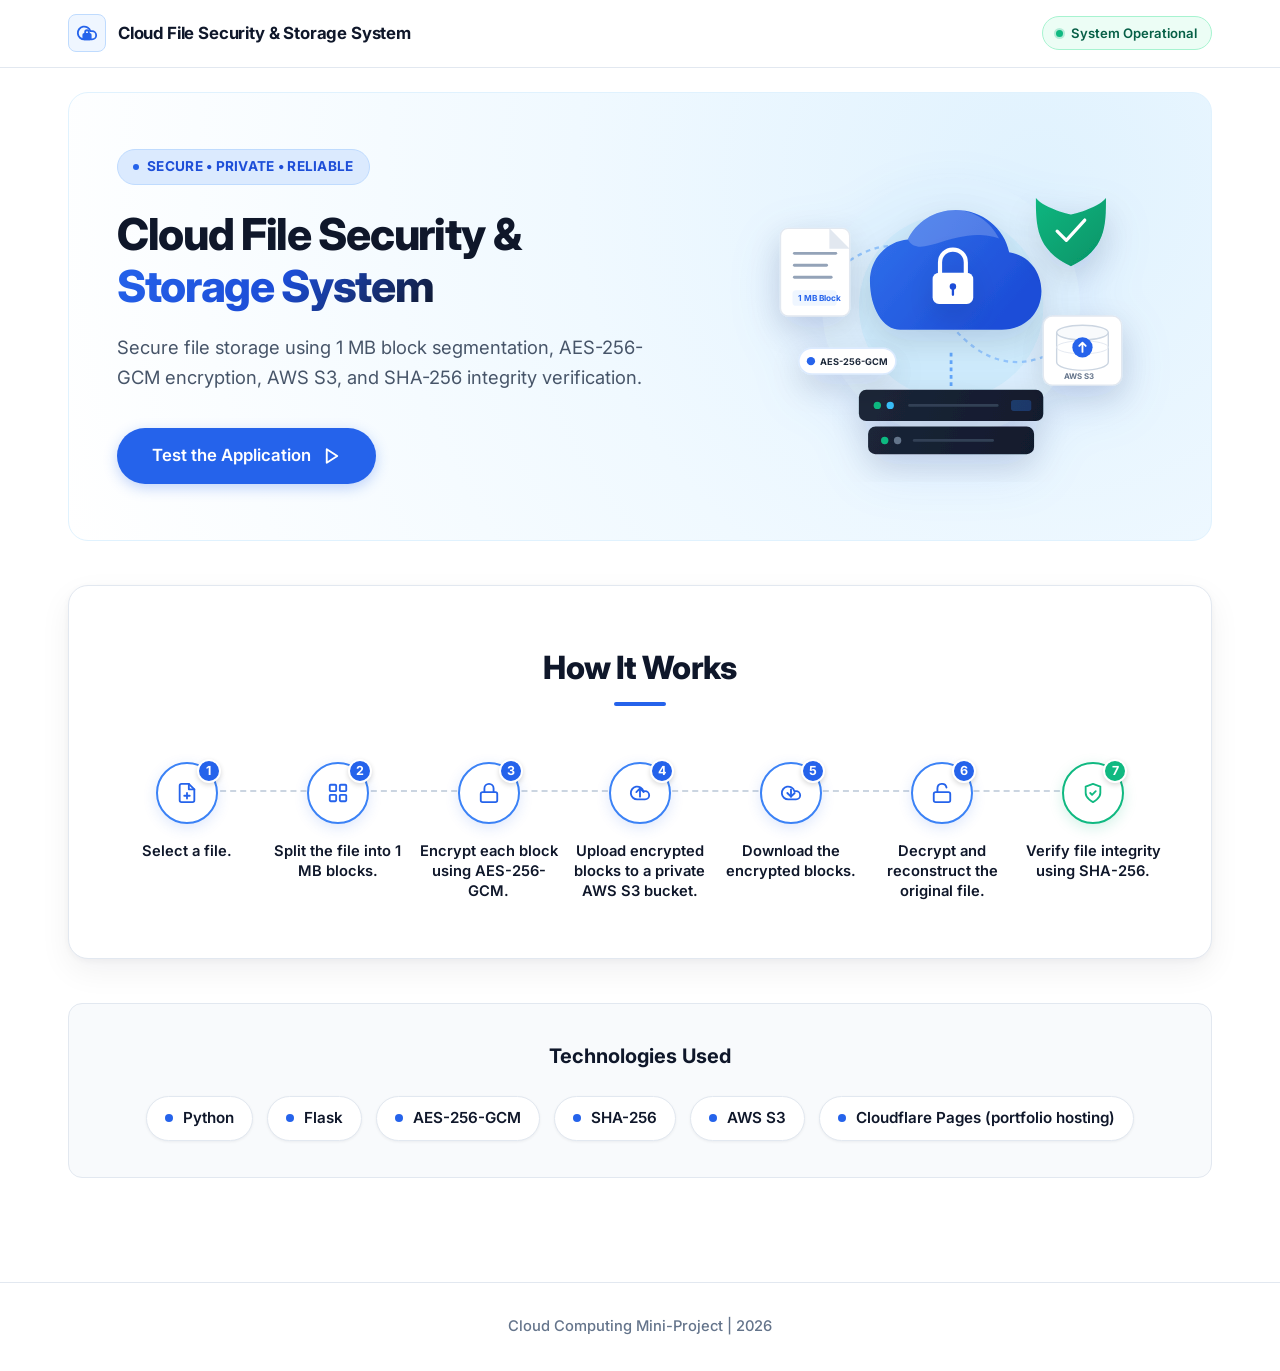
==== commit 5f427ce0: "feat(portfolio): link 'Test the Application' to deployed Render backend" ====
--- a/portfolio/index.html
+++ b/portfolio/index.html
@@ -1,5 +1,6 @@
 <!DOCTYPE html>
 <html lang="en">
+
 <head>
     <meta charset="UTF-8">
     <meta name="viewport" content="width=device-width, initial-scale=1.0">
@@ -9,16 +10,18 @@
     <link href="https://fonts.googleapis.com/css2?family=Inter:wght@400;500;600;700;800&display=swap" rel="stylesheet">
     <link rel="stylesheet" href="style.css">
 </head>
+
 <body>
     <!-- 1. Navigation Bar -->
     <nav class="site-nav">
         <div class="nav-container">
             <div class="nav-brand">
                 <div class="nav-icon-wrap">
-                    <svg class="nav-icon" width="22" height="22" viewBox="0 0 24 24" fill="none" stroke="currentColor" stroke-width="2" stroke-linecap="round" stroke-linejoin="round">
-                        <path d="M17.5 19H9a7 7 0 1 1 6.71-9h1.79a4.5 4.5 0 1 1 0 9Z"/>
-                        <rect width="8" height="6" x="8" y="13" rx="1" fill="#2563eb" stroke="#2563eb"/>
-                        <path d="M10 13v-2a2 2 0 1 1 4 0v2" stroke="#2563eb"/>
+                    <svg class="nav-icon" width="22" height="22" viewBox="0 0 24 24" fill="none" stroke="currentColor"
+                        stroke-width="2" stroke-linecap="round" stroke-linejoin="round">
+                        <path d="M17.5 19H9a7 7 0 1 1 6.71-9h1.79a4.5 4.5 0 1 1 0 9Z" />
+                        <rect width="8" height="6" x="8" y="13" rx="1" fill="#2563eb" stroke="#2563eb" />
+                        <path d="M10 13v-2a2 2 0 1 1 4 0v2" stroke="#2563eb" />
                     </svg>
                 </div>
                 <span class="nav-title">Cloud File Security & Storage System</span>
@@ -42,21 +45,28 @@
                         <span class="pill-text">Secure &bull; Private &bull; Reliable</span>
                     </div>
 
-                    <h1 class="hero-heading">Cloud File Security &<br><span class="hero-heading-gradient">Storage System</span></h1>
+                    <h1 class="hero-heading">Cloud File Security &<br><span class="hero-heading-gradient">Storage
+                            System</span></h1>
 
                     <p class="hero-description">
-                        Secure file storage using 1 MB block segmentation, AES-256-GCM encryption, AWS S3, and SHA-256 integrity verification.
+                        Secure file storage using 1 MB block segmentation, AES-256-GCM encryption, AWS S3, and SHA-256
+                        integrity verification.
                     </p>
 
                     <div class="hero-cta-wrapper">
-                        <a id="btnTestApp" href="/" class="btn-primary" target="_self">
+                        <a id="btnTestApp" href="https://fifthsem-cloud-mini-project.onrender.com/" class="btn-primary" target="_blank" rel="noopener noreferrer">
                             <span>Test the Application</span>
-                            <svg class="btn-arrow" width="18" height="18" viewBox="0 0 24 24" fill="none" stroke="currentColor" stroke-width="2.5" stroke-linecap="round" stroke-linejoin="round">
+                            <svg class="btn-arrow" width="18" height="18" viewBox="0 0 24 24" fill="none"
+                                stroke="currentColor" stroke-width="2.5" stroke-linecap="round" stroke-linejoin="round">
                                 <polygon points="5 3 19 12 5 21 5 3"></polygon>
                             </svg>
                         </a>
                         <div id="backendNotice" class="backend-notice" style="display: none;">
-                            <p><strong>Notice:</strong> The file processing backend must be run locally to test file segmentation, AES-256-GCM encryption, AWS S3 upload, and SHA-256 reconstruction. Start the Flask server with <code>python app.py</code> and open <a href="http://127.0.0.1:5000" target="_blank" rel="noopener noreferrer">http://127.0.0.1:5000</a>.</p>
+                            <p><strong>Notice:</strong> The file processing backend must be run locally to test file
+                                segmentation, AES-256-GCM encryption, AWS S3 upload, and SHA-256 reconstruction. Start
+                                the Flask server with <code>python app.py</code> and open <a
+                                    href="http://127.0.0.1:5000" target="_blank"
+                                    rel="noopener noreferrer">http://127.0.0.1:5000</a>.</p>
                         </div>
                     </div>
                 </div>
@@ -64,108 +74,143 @@
                 <!-- Right Column: Cloud Security Illustration -->
                 <div class="hero-illustration-wrap">
                     <div class="illustration-card">
-                        <svg class="cloud-security-svg" viewBox="0 0 460 360" fill="none" xmlns="http://www.w3.org/2000/svg">
+                        <svg class="cloud-security-svg" viewBox="0 0 460 360" fill="none"
+                            xmlns="http://www.w3.org/2000/svg">
                             <defs>
-                                <linearGradient id="cloudGrad" x1="50" y1="50" x2="250" y2="220" gradientUnits="userSpaceOnUse">
-                                    <stop offset="0%" stop-color="#3b82f6"/>
-                                    <stop offset="100%" stop-color="#1d4ed8"/>
+                                <linearGradient id="cloudGrad" x1="50" y1="50" x2="250" y2="220"
+                                    gradientUnits="userSpaceOnUse">
+                                    <stop offset="0%" stop-color="#3b82f6" />
+                                    <stop offset="100%" stop-color="#1d4ed8" />
                                 </linearGradient>
-                                <linearGradient id="serverGrad" x1="100" y1="240" x2="360" y2="330" gradientUnits="userSpaceOnUse">
-                                    <stop offset="0%" stop-color="#1e293b"/>
-                                    <stop offset="100%" stop-color="#0f172a"/>
+                                <linearGradient id="serverGrad" x1="100" y1="240" x2="360" y2="330"
+                                    gradientUnits="userSpaceOnUse">
+                                    <stop offset="0%" stop-color="#1e293b" />
+                                    <stop offset="100%" stop-color="#0f172a" />
                                 </linearGradient>
-                                <linearGradient id="shieldGrad" x1="310" y1="50" x2="380" y2="130" gradientUnits="userSpaceOnUse">
-                                    <stop offset="0%" stop-color="#10b981"/>
-                                    <stop offset="100%" stop-color="#059669"/>
+                                <linearGradient id="shieldGrad" x1="310" y1="50" x2="380" y2="130"
+                                    gradientUnits="userSpaceOnUse">
+                                    <stop offset="0%" stop-color="#10b981" />
+                                    <stop offset="100%" stop-color="#059669" />
                                 </linearGradient>
-                                <linearGradient id="badgeGrad" x1="30" y1="180" x2="130" y2="230" gradientUnits="userSpaceOnUse">
-                                    <stop offset="0%" stop-color="#ffffff"/>
-                                    <stop offset="100%" stop-color="#f8fafc"/>
+                                <linearGradient id="badgeGrad" x1="30" y1="180" x2="130" y2="230"
+                                    gradientUnits="userSpaceOnUse">
+                                    <stop offset="0%" stop-color="#ffffff" />
+                                    <stop offset="100%" stop-color="#f8fafc" />
                                 </linearGradient>
-                                <filter id="softShadow" x="-10%" y="-10%" width="130%" height="130%" filterUnits="userSpaceOnUse">
-                                    <feDropShadow dx="0" dy="12" stdDeviation="16" flood-color="#0f172a" flood-opacity="0.12"/>
+                                <filter id="softShadow" x="-10%" y="-10%" width="130%" height="130%"
+                                    filterUnits="userSpaceOnUse">
+                                    <feDropShadow dx="0" dy="12" stdDeviation="16" flood-color="#0f172a"
+                                        flood-opacity="0.12" />
                                 </filter>
-                                <filter id="glowEffect" x="-20%" y="-20%" width="140%" height="140%" filterUnits="userSpaceOnUse">
-                                    <feGaussianBlur stdDeviation="8" result="blur"/>
-                                    <feComposite in="SourceGraphic" in2="blur" operator="over"/>
+                                <filter id="glowEffect" x="-20%" y="-20%" width="140%" height="140%"
+                                    filterUnits="userSpaceOnUse">
+                                    <feGaussianBlur stdDeviation="8" result="blur" />
+                                    <feComposite in="SourceGraphic" in2="blur" operator="over" />
                                 </filter>
                             </defs>
 
                             <!-- Ambient Glow Circles -->
-                            <circle cx="230" cy="170" r="140" fill="#e0f2fe" opacity="0.6"/>
-                            <circle cx="230" cy="170" r="100" fill="#bae6fd" opacity="0.4"/>
+                            <circle cx="230" cy="170" r="140" fill="#e0f2fe" opacity="0.6" />
+                            <circle cx="230" cy="170" r="100" fill="#bae6fd" opacity="0.4" />
 
                             <!-- Dotted Connection Tracks -->
-                            <path d="M 120 120 Q 180 80 230 140" stroke="#93c5fd" stroke-width="2.5" stroke-dasharray="5 5" fill="none"/>
-                            <path d="M 230 190 Q 280 250 340 220" stroke="#93c5fd" stroke-width="2.5" stroke-dasharray="5 5" fill="none"/>
-                            <path d="M 230 220 L 230 260" stroke="#60a5fa" stroke-width="3" stroke-dasharray="4 4"/>
+                            <path d="M 120 120 Q 180 80 230 140" stroke="#93c5fd" stroke-width="2.5"
+                                stroke-dasharray="5 5" fill="none" />
+                            <path d="M 230 190 Q 280 250 340 220" stroke="#93c5fd" stroke-width="2.5"
+                                stroke-dasharray="5 5" fill="none" />
+                            <path d="M 230 220 L 230 260" stroke="#60a5fa" stroke-width="3" stroke-dasharray="4 4" />
 
                             <!-- 1. Secure Server Stack Base -->
                             <g filter="url(#softShadow)">
-                                <rect x="130" y="260" width="200" height="34" rx="8" fill="url(#serverGrad)"/>
-                                <circle cx="150" cy="277" r="4" fill="#10b981"/>
-                                <circle cx="164" cy="277" r="4" fill="#38bdf8"/>
-                                <line x1="185" y1="277" x2="280" y2="277" stroke="#334155" stroke-width="3" stroke-linecap="round"/>
-                                <rect x="295" y="271" width="22" height="12" rx="3" fill="#3b82f6" opacity="0.3"/>
-
-                                <rect x="140" y="300" width="180" height="30" rx="8" fill="url(#serverGrad)"/>
-                                <circle cx="158" cy="315" r="4" fill="#10b981"/>
-                                <circle cx="172" cy="315" r="4" fill="#64748b"/>
-                                <line x1="190" y1="315" x2="275" y2="315" stroke="#334155" stroke-width="3" stroke-linecap="round"/>
+                                <rect x="130" y="260" width="200" height="34" rx="8" fill="url(#serverGrad)" />
+                                <circle cx="150" cy="277" r="4" fill="#10b981" />
+                                <circle cx="164" cy="277" r="4" fill="#38bdf8" />
+                                <line x1="185" y1="277" x2="280" y2="277" stroke="#334155" stroke-width="3"
+                                    stroke-linecap="round" />
+                                <rect x="295" y="271" width="22" height="12" rx="3" fill="#3b82f6" opacity="0.3" />
+
+                                <rect x="140" y="300" width="180" height="30" rx="8" fill="url(#serverGrad)" />
+                                <circle cx="158" cy="315" r="4" fill="#10b981" />
+                                <circle cx="172" cy="315" r="4" fill="#64748b" />
+                                <line x1="190" y1="315" x2="275" y2="315" stroke="#334155" stroke-width="3"
+                                    stroke-linecap="round" />
                             </g>
 
                             <!-- 2. Central Cloud Node -->
                             <g filter="url(#softShadow)">
-                                <path d="M 175 195 L 285 195 C 310 195 328 177 328 153 C 328 132 314 114 293 111 C 288 85 264 65 235 65 C 212 65 192 78 183 97 C 160 99 142 118 142 142 C 142 171 156 195 175 195 Z" fill="url(#cloudGrad)"/>
-                                <path d="M 183 97 C 192 78 212 65 235 65 C 255 65 273 78 282 96 C 274 93 260 91 248 93 C 215 97 194 115 183 97 Z" fill="#ffffff" opacity="0.2"/>
+                                <path
+                                    d="M 175 195 L 285 195 C 310 195 328 177 328 153 C 328 132 314 114 293 111 C 288 85 264 65 235 65 C 212 65 192 78 183 97 C 160 99 142 118 142 142 C 142 171 156 195 175 195 Z"
+                                    fill="url(#cloudGrad)" />
+                                <path
+                                    d="M 183 97 C 192 78 212 65 235 65 C 255 65 273 78 282 96 C 274 93 260 91 248 93 C 215 97 194 115 183 97 Z"
+                                    fill="#ffffff" opacity="0.2" />
                             </g>
 
                             <!-- 3. Padlock Inside Cloud -->
                             <g filter="url(#softShadow)">
                                 <!-- Shackle -->
-                                <path d="M 218 135 V 122 C 218 114 224 108 232 108 C 240 108 246 114 246 122 V 135" stroke="#ffffff" stroke-width="4.5" stroke-linecap="round" fill="none"/>
+                                <path d="M 218 135 V 122 C 218 114 224 108 232 108 C 240 108 246 114 246 122 V 135"
+                                    stroke="#ffffff" stroke-width="4.5" stroke-linecap="round" fill="none" />
                                 <!-- Lock Body -->
-                                <rect x="210" y="133" width="44" height="34" rx="7" fill="#ffffff"/>
+                                <rect x="210" y="133" width="44" height="34" rx="7" fill="#ffffff" />
                                 <!-- Keyhole -->
-                                <circle cx="232" cy="148" r="3.5" fill="#1d4ed8"/>
-                                <path d="M 232 151 L 232 157" stroke="#1d4ed8" stroke-width="2.5" stroke-linecap="round"/>
+                                <circle cx="232" cy="148" r="3.5" fill="#1d4ed8" />
+                                <path d="M 232 151 L 232 157" stroke="#1d4ed8" stroke-width="2.5"
+                                    stroke-linecap="round" />
                             </g>
 
                             <!-- 4. Floating Document Block (Left) -->
                             <g filter="url(#softShadow)">
-                                <rect x="45" y="85" width="75" height="95" rx="8" fill="#ffffff" stroke="#e2e8f0" stroke-width="1.5"/>
-                                <path d="M 98 85 L 120 107 L 98 107 Z" fill="#e2e8f0"/>
-                                <line x1="60" y1="112" x2="105" y2="112" stroke="#94a3b8" stroke-width="3" stroke-linecap="round"/>
-                                <line x1="60" y1="125" x2="95" y2="125" stroke="#94a3b8" stroke-width="3" stroke-linecap="round"/>
-                                <line x1="60" y1="138" x2="100" y2="138" stroke="#94a3b8" stroke-width="3" stroke-linecap="round"/>
+                                <rect x="45" y="85" width="75" height="95" rx="8" fill="#ffffff" stroke="#e2e8f0"
+                                    stroke-width="1.5" />
+                                <path d="M 98 85 L 120 107 L 98 107 Z" fill="#e2e8f0" />
+                                <line x1="60" y1="112" x2="105" y2="112" stroke="#94a3b8" stroke-width="3"
+                                    stroke-linecap="round" />
+                                <line x1="60" y1="125" x2="95" y2="125" stroke="#94a3b8" stroke-width="3"
+                                    stroke-linecap="round" />
+                                <line x1="60" y1="138" x2="100" y2="138" stroke="#94a3b8" stroke-width="3"
+                                    stroke-linecap="round" />
                                 <!-- 1 MB Badge on document -->
-                                <rect x="58" y="152" width="48" height="17" rx="4" fill="#eff6ff"/>
-                                <text x="64" y="164" font-family="'Inter', sans-serif" font-size="9" font-weight="700" fill="#2563eb">1 MB Block</text>
+                                <rect x="58" y="152" width="48" height="17" rx="4" fill="#eff6ff" />
+                                <text x="64" y="164" font-family="'Inter', sans-serif" font-size="9" font-weight="700"
+                                    fill="#2563eb">1 MB Block</text>
                             </g>
 
                             <!-- 5. Floating Integrity Shield (Top Right) -->
                             <g filter="url(#softShadow)">
-                                <path d="M 360 70 C 360 70 388 64 398 52 C 398 82 398 108 360 126 C 322 108 322 82 322 52 C 332 64 360 70 360 70 Z" fill="url(#shieldGrad)"/>
-                                <path d="M 345 88 L 355 98 L 375 76" stroke="#ffffff" stroke-width="3.5" stroke-linecap="round" stroke-linejoin="round" fill="none"/>
+                                <path
+                                    d="M 360 70 C 360 70 388 64 398 52 C 398 82 398 108 360 126 C 322 108 322 82 322 52 C 332 64 360 70 360 70 Z"
+                                    fill="url(#shieldGrad)" />
+                                <path d="M 345 88 L 355 98 L 375 76" stroke="#ffffff" stroke-width="3.5"
+                                    stroke-linecap="round" stroke-linejoin="round" fill="none" />
                             </g>
 
                             <!-- 6. Floating AWS S3 Bucket Cylinder (Right) -->
                             <g filter="url(#softShadow)">
-                                <rect x="330" y="180" width="85" height="75" rx="10" fill="#ffffff" stroke="#e2e8f0" stroke-width="1.5"/>
-                                <ellipse cx="372.5" cy="198" rx="28" ry="8" fill="#f8fafc" stroke="#cbd5e1" stroke-width="1.5"/>
-                                <path d="M 344.5 198 V 230 C 344.5 235 357 239 372.5 239 C 388 239 400.5 235 400.5 230 V 198" fill="none" stroke="#cbd5e1" stroke-width="1.5"/>
-                                <ellipse cx="372.5" cy="214" rx="28" ry="7" fill="none" stroke="#e2e8f0" stroke-width="1"/>
+                                <rect x="330" y="180" width="85" height="75" rx="10" fill="#ffffff" stroke="#e2e8f0"
+                                    stroke-width="1.5" />
+                                <ellipse cx="372.5" cy="198" rx="28" ry="8" fill="#f8fafc" stroke="#cbd5e1"
+                                    stroke-width="1.5" />
+                                <path
+                                    d="M 344.5 198 V 230 C 344.5 235 357 239 372.5 239 C 388 239 400.5 235 400.5 230 V 198"
+                                    fill="none" stroke="#cbd5e1" stroke-width="1.5" />
+                                <ellipse cx="372.5" cy="214" rx="28" ry="7" fill="none" stroke="#e2e8f0"
+                                    stroke-width="1" />
                                 <!-- Upload Arrow -->
-                                <circle cx="372.5" cy="214" r="11" fill="#2563eb"/>
-                                <path d="M 372.5 219 V 209 M 369 212.5 L 372.5 209 L 376 212.5" stroke="#ffffff" stroke-width="2" stroke-linecap="round" stroke-linejoin="round"/>
-                                <text x="352" y="248" font-family="'Inter', sans-serif" font-size="8.5" font-weight="700" fill="#64748b">AWS S3</text>
+                                <circle cx="372.5" cy="214" r="11" fill="#2563eb" />
+                                <path d="M 372.5 219 V 209 M 369 212.5 L 372.5 209 L 376 212.5" stroke="#ffffff"
+                                    stroke-width="2" stroke-linecap="round" stroke-linejoin="round" />
+                                <text x="352" y="248" font-family="'Inter', sans-serif" font-size="8.5"
+                                    font-weight="700" fill="#64748b">AWS S3</text>
                             </g>
 
                             <!-- 7. Security Tag Pills -->
                             <g filter="url(#softShadow)">
-                                <rect x="65" y="215" width="105" height="28" rx="14" fill="#ffffff" stroke="#dbeafe" stroke-width="1.5"/>
-                                <circle cx="78" cy="229" r="4.5" fill="#2563eb"/>
-                                <text x="88" y="233" font-family="'Inter', sans-serif" font-size="10" font-weight="700" fill="#1e293b">AES-256-GCM</text>
+                                <rect x="65" y="215" width="105" height="28" rx="14" fill="#ffffff" stroke="#dbeafe"
+                                    stroke-width="1.5" />
+                                <circle cx="78" cy="229" r="4.5" fill="#2563eb" />
+                                <text x="88" y="233" font-family="'Inter', sans-serif" font-size="10" font-weight="700"
+                                    fill="#1e293b">AES-256-GCM</text>
                             </g>
                         </svg>
                     </div>
@@ -186,7 +231,9 @@
                     <div class="step-item">
                         <div class="step-badge-wrap">
                             <div class="step-icon-circle">
-                                <svg class="step-svg" width="22" height="22" viewBox="0 0 24 24" fill="none" stroke="currentColor" stroke-width="2" stroke-linecap="round" stroke-linejoin="round">
+                                <svg class="step-svg" width="22" height="22" viewBox="0 0 24 24" fill="none"
+                                    stroke="currentColor" stroke-width="2" stroke-linecap="round"
+                                    stroke-linejoin="round">
                                     <path d="M14 2H6a2 2 0 0 0-2 2v16a2 2 0 0 0 2 2h12a2 2 0 0 0 2-2V8z"></path>
                                     <polyline points="14 2 14 8 20 8"></polyline>
                                     <line x1="12" y1="18" x2="12" y2="12"></line>
@@ -204,7 +251,9 @@
                     <div class="step-item">
                         <div class="step-badge-wrap">
                             <div class="step-icon-circle">
-                                <svg class="step-svg" width="22" height="22" viewBox="0 0 24 24" fill="none" stroke="currentColor" stroke-width="2" stroke-linecap="round" stroke-linejoin="round">
+                                <svg class="step-svg" width="22" height="22" viewBox="0 0 24 24" fill="none"
+                                    stroke="currentColor" stroke-width="2" stroke-linecap="round"
+                                    stroke-linejoin="round">
                                     <rect x="3" y="3" width="7" height="7" rx="1"></rect>
                                     <rect x="14" y="3" width="7" height="7" rx="1"></rect>
                                     <rect x="14" y="14" width="7" height="7" rx="1"></rect>
@@ -222,7 +271,9 @@
                     <div class="step-item">
                         <div class="step-badge-wrap">
                             <div class="step-icon-circle">
-                                <svg class="step-svg" width="22" height="22" viewBox="0 0 24 24" fill="none" stroke="currentColor" stroke-width="2" stroke-linecap="round" stroke-linejoin="round">
+                                <svg class="step-svg" width="22" height="22" viewBox="0 0 24 24" fill="none"
+                                    stroke="currentColor" stroke-width="2" stroke-linecap="round"
+                                    stroke-linejoin="round">
                                     <rect x="3" y="11" width="18" height="11" rx="2" ry="2"></rect>
                                     <path d="M7 11V7a5 5 0 0 1 10 0v4"></path>
                                 </svg>
@@ -238,7 +289,9 @@
                     <div class="step-item">
                         <div class="step-badge-wrap">
                             <div class="step-icon-circle">
-                                <svg class="step-svg" width="22" height="22" viewBox="0 0 24 24" fill="none" stroke="currentColor" stroke-width="2" stroke-linecap="round" stroke-linejoin="round">
+                                <svg class="step-svg" width="22" height="22" viewBox="0 0 24 24" fill="none"
+                                    stroke="currentColor" stroke-width="2" stroke-linecap="round"
+                                    stroke-linejoin="round">
                                     <path d="M17.5 19H9a7 7 0 1 1 6.71-9h1.79a4.5 4.5 0 1 1 0 9Z"></path>
                                     <polyline points="16 11 12 7 8 11"></polyline>
                                     <line x1="12" y1="7" x2="12" y2="16"></line>
@@ -255,7 +308,9 @@
                     <div class="step-item">
                         <div class="step-badge-wrap">
                             <div class="step-icon-circle">
-                                <svg class="step-svg" width="22" height="22" viewBox="0 0 24 24" fill="none" stroke="currentColor" stroke-width="2" stroke-linecap="round" stroke-linejoin="round">
+                                <svg class="step-svg" width="22" height="22" viewBox="0 0 24 24" fill="none"
+                                    stroke="currentColor" stroke-width="2" stroke-linecap="round"
+                                    stroke-linejoin="round">
                                     <path d="M17.5 19H9a7 7 0 1 1 6.71-9h1.79a4.5 4.5 0 1 1 0 9Z"></path>
                                     <polyline points="8 12 12 16 16 12"></polyline>
                                     <line x1="12" y1="8" x2="12" y2="16"></line>
@@ -272,7 +327,9 @@
                     <div class="step-item">
                         <div class="step-badge-wrap">
                             <div class="step-icon-circle">
-                                <svg class="step-svg" width="22" height="22" viewBox="0 0 24 24" fill="none" stroke="currentColor" stroke-width="2" stroke-linecap="round" stroke-linejoin="round">
+                                <svg class="step-svg" width="22" height="22" viewBox="0 0 24 24" fill="none"
+                                    stroke="currentColor" stroke-width="2" stroke-linecap="round"
+                                    stroke-linejoin="round">
                                     <rect x="3" y="11" width="18" height="11" rx="2" ry="2"></rect>
                                     <path d="M7 11V7a5 5 0 0 1 9.9-1"></path>
                                 </svg>
@@ -288,7 +345,9 @@
                     <div class="step-item">
                         <div class="step-badge-wrap">
                             <div class="step-icon-circle step-icon-success">
-                                <svg class="step-svg" width="22" height="22" viewBox="0 0 24 24" fill="none" stroke="currentColor" stroke-width="2" stroke-linecap="round" stroke-linejoin="round">
+                                <svg class="step-svg" width="22" height="22" viewBox="0 0 24 24" fill="none"
+                                    stroke="currentColor" stroke-width="2" stroke-linecap="round"
+                                    stroke-linejoin="round">
                                     <path d="M12 22s8-4 8-10V5l-8-3-8 3v7c0 6 8 10 8 10z"></path>
                                     <polyline points="9 12 11 14 15 10"></polyline>
                                 </svg>
@@ -346,4 +405,5 @@
 
     <script src="script.js"></script>
 </body>
-</html>
+
+</html>
